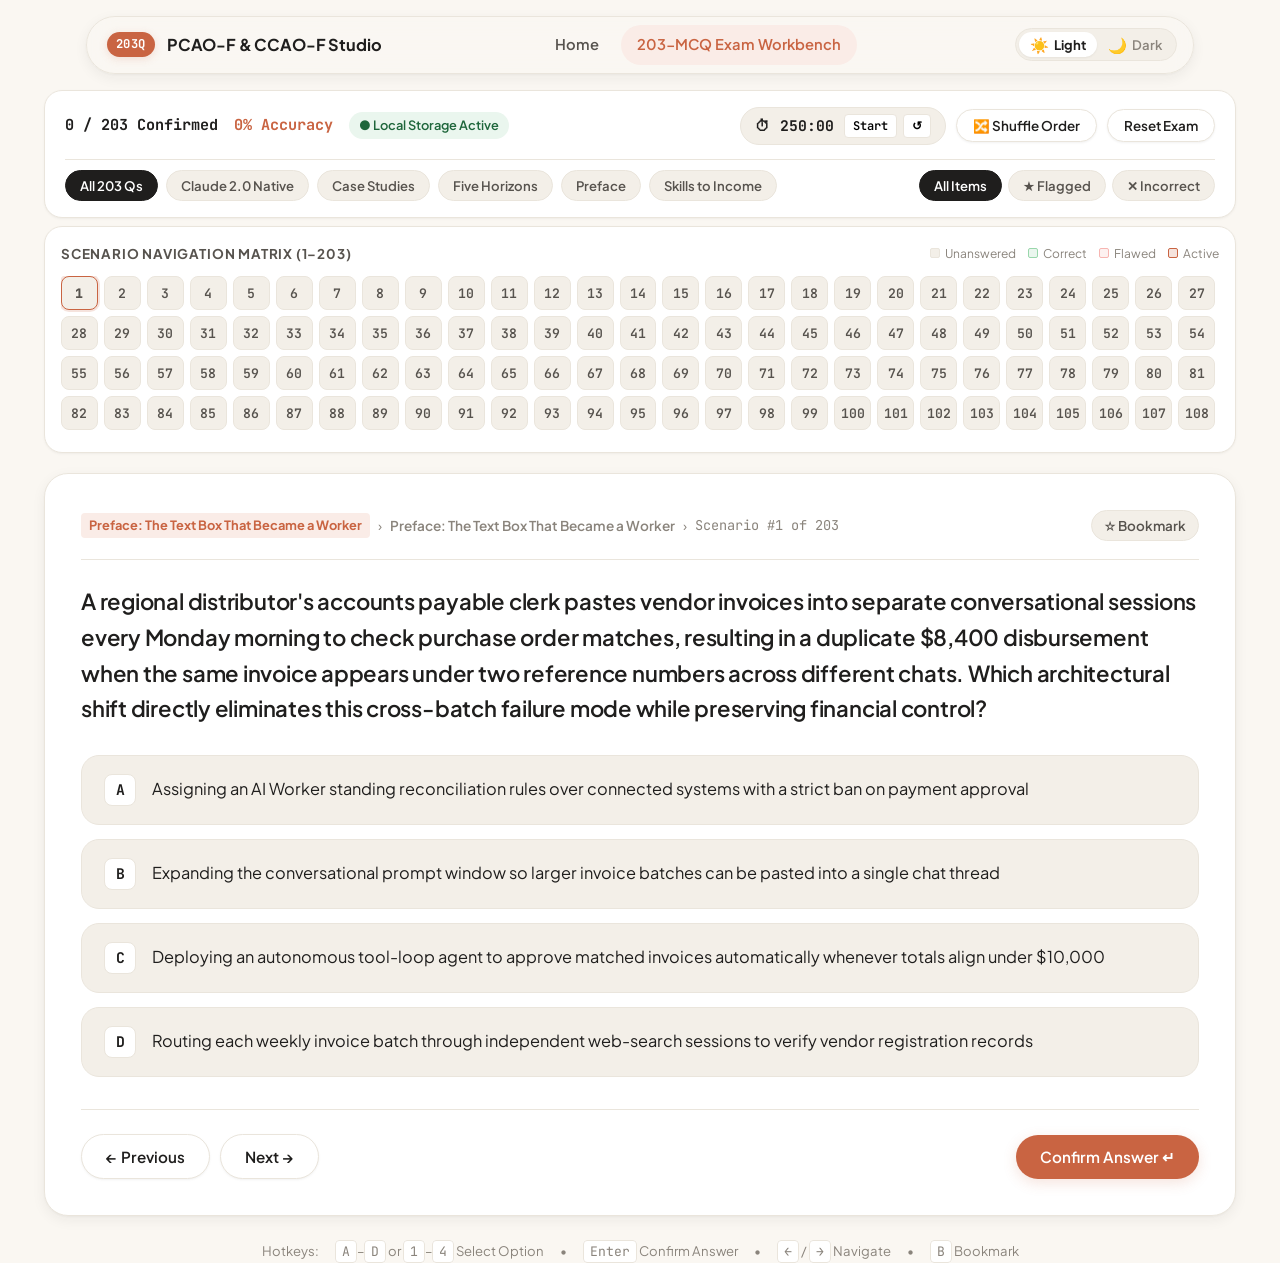
==== quiz.html @ 197ea334 "feat: complete 203-scenario zero-guess certification portal" ====
<!DOCTYPE html>
<html lang="en" data-theme="light">
<head>
  <meta charset="UTF-8" />
  <meta name="viewport" content="width=device-width, initial-scale=1.0" />
  <title>203-Scenario Workbench | PCAO-F V2 &amp; CCAO-F Studio</title>
  <link rel="stylesheet" href="styles.css" />
  <script defer src="questions.js"></script>
  <script defer src="app.js"></script>
</head>
<body>
  <!-- Canvas for milestone & correct-answer celebration effects -->
  <canvas id="celebration-canvas"></canvas>

  <!-- Floating Capsule Top Navigation Dock -->
  <header class="top-nav">
    <nav class="nav-capsule" aria-label="Main Navigation">
      <a class="nav-brand" href="index.html">
        <span class="brand-badge">203Q</span>
        <span>PCAO-F &amp; CCAO-F Studio</span>
      </a>

      <div class="nav-links">
        <a class="nav-link" href="index.html">Home</a>
        <a class="nav-link active" href="quiz.html">203-MCQ Exam Workbench</a>
      </div>

      <div class="nav-actions">
        <!-- Light / Dark Theme Switcher with Sun & Moon Icons -->
        <div class="theme-switch" role="group" aria-label="Theme Switcher">
          <button type="button" class="theme-switch-btn active" data-theme-btn="light" title="Switch to Light Theme">
            <span class="theme-icon" aria-hidden="true">☀️</span>
            <span>Light</span>
          </button>
          <button type="button" class="theme-switch-btn" data-theme-btn="dark" title="Switch to Dark Theme">
            <span class="theme-icon" aria-hidden="true">🌙</span>
            <span>Dark</span>
          </button>
        </div>
      </div>
    </nav>
  </header>

  <main class="container" id="quiz-workbench">
    <!-- Top Command Ribbon -->
    <section class="command-ribbon">
      <div class="command-ribbon-row">
        <div style="display:flex; flex-wrap:wrap; align-items:center; gap:16px;">
          <span class="mono" style="font-weight:700; font-size:0.95rem;" id="quiz-stat-confirmed">
            0 / 203 Confirmed
          </span>
          <span class="mono" style="font-weight:700; font-size:0.95rem; color:var(--accent-primary);" id="quiz-stat-accuracy">
            0% Accuracy
          </span>
          <span style="display:inline-flex; align-items:center; gap:6px; font-size:0.8rem; font-weight:600; color:var(--status-success-text); background:var(--status-success-bg); padding:3px 10px; border-radius:9999px;">
            ● Local Storage Active
          </span>
        </div>

        <div style="display:flex; flex-wrap:wrap; align-items:center; gap:10px;">
          <!-- 250-Minute Countdown Clock -->
          <div class="timer-capsule" title="250-minute official exam clock">
            <span>⏱</span>
            <span id="timer-display">250:00</span>
            <div class="timer-controls">
              <button type="button" class="timer-btn" id="timer-toggle">Start</button>
              <button type="button" class="timer-btn" id="timer-reset">↺</button>
            </div>
          </div>

          <button type="button" class="btn btn-outline btn-sm" id="shuffle-order-btn" title="Reshuffle question sequence">
            🔀 Shuffle Order
          </button>
          <button type="button" class="btn btn-outline btn-sm" id="open-reset-btn" title="Reset all progress">
            Reset Exam
          </button>
        </div>
      </div>

      <!-- Domain Chips + Status View Filters -->
      <div class="command-ribbon-row" style="padding-top:10px; border-top:1px solid var(--border-subtle);">
        <div class="filter-chips-bar" id="filter-chips-container">
          <!-- Rendered dynamically by app.js -->
        </div>

        <div style="display:flex; align-items:center; gap:6px;">
          <button type="button" class="filter-chip active" data-status-filter="all">All Items</button>
          <button type="button" class="filter-chip" data-status-filter="flagged">★ Flagged</button>
          <button type="button" class="filter-chip" data-status-filter="wrong">✕ Incorrect</button>
        </div>
      </div>
    </section>

    <!-- 203-Item Jump Navigator Matrix -->
    <section class="matrix-container">
      <div class="matrix-header">
        <span style="font-size:0.84rem; font-weight:700; text-transform:uppercase; letter-spacing:0.06em; color:var(--ink-secondary);">
          Scenario Navigation Matrix (1–203)
        </span>
        <div class="matrix-legend">
          <div class="matrix-legend-item">
            <span class="legend-swatch" style="background:var(--bg-subtle); border:1px solid var(--border-subtle);"></span>
            <span>Unanswered</span>
          </div>
          <div class="matrix-legend-item">
            <span class="legend-swatch" style="background:var(--status-success-bg); border:1px solid var(--status-success-border);"></span>
            <span>Correct</span>
          </div>
          <div class="matrix-legend-item">
            <span class="legend-swatch" style="background:var(--status-error-bg); border:1px solid var(--status-error-border);"></span>
            <span>Flawed</span>
          </div>
          <div class="matrix-legend-item">
            <span class="legend-swatch" style="background:var(--accent-glow); border:1px solid var(--accent-primary);"></span>
            <span>Active</span>
          </div>
        </div>
      </div>

      <div class="matrix-grid" id="matrix-grid">
        <!-- Rendered dynamically by app.js -->
      </div>
    </section>

    <!-- Main Question Workbench Arena Card -->
    <article class="question-workbench-card">
      <!-- Breadcrumb Bar -->
      <div class="question-meta-bar">
        <div class="question-breadcrumbs">
          <span class="breadcrumb-tag" id="breadcrumb-domain">Domain 1</span>
          <span>›</span>
          <span id="breadcrumb-section" style="font-weight:600;">The New Way of Working</span>
          <span>›</span>
          <span class="mono" id="breadcrumb-id" style="color:var(--ink-muted);">Scenario #1 of 230</span>
        </div>

        <button type="button" class="bookmark-toggle-btn" id="bookmark-btn" aria-label="Toggle Bookmark">
          ☆ Bookmark
        </button>
      </div>

      <!-- Question Stem -->
      <h2 class="question-stem" id="question-stem">
        Loading scenario question...
      </h2>

      <!-- Options List (A, B, C, D) -->
      <div class="options-list" id="options-list">
        <!-- Rendered dynamically by app.js -->
      </div>

      <!-- Action Buttons Bar -->
      <div class="workbench-actions-bar">
        <div class="nav-buttons-group">
          <button type="button" class="btn btn-outline" id="prev-btn">
            <span>← Previous</span>
          </button>
          <button type="button" class="btn btn-outline" id="next-btn">
            <span>Next →</span>
          </button>
        </div>

        <button type="button" class="btn btn-primary" id="confirm-btn">
          Confirm Answer ↵
        </button>
      </div>

      <!-- Verification Disclosure Drawer -->
      <section class="feedback-drawer" id="feedback-drawer" style="display:none;" aria-live="polite">
        <!-- Rendered dynamically upon confirming an answer -->
      </section>
    </article>

    <!-- Keyboard Hotkeys Reference Footer -->
    <div style="display:flex; flex-wrap:wrap; justify-content:center; gap:16px; margin-top:24px; font-size:0.82rem; color:var(--ink-muted);">
      <span>Hotkeys:</span>
      <span><kbd style="padding:2px 6px; border-radius:4px; background:var(--bg-card); border:1px solid var(--border-subtle); font-family:var(--font-mono);">A</kbd>–<kbd style="padding:2px 6px; border-radius:4px; background:var(--bg-card); border:1px solid var(--border-subtle); font-family:var(--font-mono);">D</kbd> or <kbd style="padding:2px 6px; border-radius:4px; background:var(--bg-card); border:1px solid var(--border-subtle); font-family:var(--font-mono);">1</kbd>–<kbd style="padding:2px 6px; border-radius:4px; background:var(--bg-card); border:1px solid var(--border-subtle); font-family:var(--font-mono);">4</kbd> Select Option</span>
      <span>•</span>
      <span><kbd style="padding:2px 6px; border-radius:4px; background:var(--bg-card); border:1px solid var(--border-subtle); font-family:var(--font-mono);">Enter</kbd> Confirm Answer</span>
      <span>•</span>
      <span><kbd style="padding:2px 6px; border-radius:4px; background:var(--bg-card); border:1px solid var(--border-subtle); font-family:var(--font-mono);">←</kbd> / <kbd style="padding:2px 6px; border-radius:4px; background:var(--bg-card); border:1px solid var(--border-subtle); font-family:var(--font-mono);">→</kbd> Navigate</span>
      <span>•</span>
      <span><kbd style="padding:2px 6px; border-radius:4px; background:var(--bg-card); border:1px solid var(--border-subtle); font-family:var(--font-mono);">B</kbd> Bookmark</span>
    </div>
  </main>

  <!-- Reset Progress Confirmation Modal -->
  <div class="modal-overlay" id="reset-modal">
    <div class="modal-card">
      <h3 style="font-size:1.25rem; font-weight:700; margin-bottom:10px;">Reset Exam Progress?</h3>
      <p style="font-size:0.92rem; color:var(--ink-secondary); line-height:1.6;">
        This will permanently clear all 230 recorded selections, answer confirmations, bookmarks, and reset your timer back to 250 minutes. This action cannot be undone.
      </p>
      <div class="modal-actions">
        <button type="button" class="btn btn-outline btn-sm" id="cancel-reset-btn">Cancel</button>
        <button type="button" class="btn btn-primary btn-sm" id="confirm-reset-btn" style="background:var(--status-error-text);">
          Yes, Reset Everything
        </button>
      </div>
    </div>
  </div>
</body>
</html>
---- styles.css ----
/* ==========================================================================
   ANTHROPIC EDITORIAL DESIGN SYSTEM
   Theme: Warm Porcelain Creme (Light) & Obsidian Titanium (Dark)
   ========================================================================== */

@import url('https://fonts.googleapis.com/css2?family=Plus+Jakarta+Sans:wght@400;500;600;700;800&family=JetBrains+Mono:wght@400;500;600;700&family=Newsreader:ital,opsz,wght@0,6..72,400;0,6..72,600;1,6..72,400&display=swap');

/* --- CSS Variables & Palettes --- */
:root {
  /* Light Theme (Warm Porcelain Creme) */
  --bg-page: #FAF7F2;
  --bg-card: #FFFFFF;
  --bg-card-hover: #FDFBF8;
  --bg-subtle: #F3EFE8;
  --bg-sunken: #EDE8DF;
  --bg-glass: rgba(250, 247, 242, 0.85);

  --border-subtle: #EAE5DC;
  --border-strong: #D9D2C6;
  --border-focus: #C96442;

  --ink-primary: #1F1E1D;
  --ink-secondary: #57534E;
  --ink-muted: #8A847C;
  --ink-faint: #B5AFA7;

  /* Terracotta / Anthropic Accent */
  --accent-primary: #C96442;
  --accent-hover: #B35334;
  --accent-subtle: #FAECE7;
  --accent-glow: rgba(201, 100, 66, 0.18);

  /* Functional Status */
  --status-success-bg: #EAF6EE;
  --status-success-border: #99D7AB;
  --status-success-text: #1E663B;
  
  --status-error-bg: #FDF1F0;
  --status-error-border: #F7B5B1;
  --status-error-text: #A8241D;

  --status-warn-bg: #FEF7EC;
  --status-warn-border: #FBD38D;
  --status-warn-text: #975A16;

  --status-info-bg: #EEF4FA;
  --status-info-border: #BFD7EA;
  --status-info-text: #2B6CB0;

  /* Shadows */
  --shadow-sm: 0 1px 3px rgba(31, 30, 29, 0.04), 0 1px 2px rgba(31, 30, 29, 0.02);
  --shadow-md: 0 4px 14px rgba(31, 30, 29, 0.06), 0 1px 3px rgba(31, 30, 29, 0.04);
  --shadow-lg: 0 14px 34px rgba(31, 30, 29, 0.08), 0 4px 10px rgba(31, 30, 29, 0.04);
  --shadow-elevated: 0 20px 48px -8px rgba(31, 30, 29, 0.14);

  --radius-sm: 8px;
  --radius-md: 12px;
  --radius-lg: 18px;
  --radius-xl: 24px;
  --radius-full: 9999px;

  --font-sans: 'Plus Jakarta Sans', -apple-system, BlinkMacSystemFont, 'Segoe UI', Roboto, sans-serif;
  --font-serif: 'Newsreader', Georgia, serif;
  --font-mono: 'JetBrains Mono', 'IBM Plex Mono', monospace;

  --trans-fast: 0.15s ease;
  --trans-spring: 0.35s cubic-bezier(0.16, 1, 0.3, 1);
  --trans-bounce: 0.5s cubic-bezier(0.34, 1.56, 0.64, 1);
}

/* Dark Theme (Warm Obsidian Titanium) */
[data-theme="dark"] {
  --bg-page: #0E0F12;
  --bg-card: #15171C;
  --bg-card-hover: #1C1E25;
  --bg-subtle: #1F222A;
  --bg-sunken: #101216;
  --bg-glass: rgba(14, 15, 18, 0.85);

  --border-subtle: #252832;
  --border-strong: #363B48;
  --border-focus: #E07A5F;

  --ink-primary: #F4F4F6;
  --ink-secondary: #A6A9B4;
  --ink-muted: #6F7380;
  --ink-faint: #444754;

  --accent-primary: #E07A5F;
  --accent-hover: #F28C72;
  --accent-subtle: rgba(224, 122, 95, 0.14);
  --accent-glow: rgba(224, 122, 95, 0.28);

  --status-success-bg: rgba(46, 160, 89, 0.14);
  --status-success-border: rgba(46, 160, 89, 0.35);
  --status-success-text: #4ADE80;

  --status-error-bg: rgba(239, 68, 68, 0.14);
  --status-error-border: rgba(239, 68, 68, 0.35);
  --status-error-text: #F87171;

  --status-warn-bg: rgba(245, 158, 11, 0.14);
  --status-warn-border: rgba(245, 158, 11, 0.35);
  --status-warn-text: #FBBF24;

  --status-info-bg: rgba(59, 130, 246, 0.14);
  --status-info-border: rgba(59, 130, 246, 0.35);
  --status-info-text: #60A5FA;

  --shadow-sm: 0 1px 3px rgba(0, 0, 0, 0.3);
  --shadow-md: 0 4px 16px rgba(0, 0, 0, 0.45);
  --shadow-lg: 0 14px 36px rgba(0, 0, 0, 0.6);
  --shadow-elevated: 0 24px 52px -10px rgba(0, 0, 0, 0.8);
}

/* --- Global Reset & Base Styles --- */
*, *::before, *::after {
  box-sizing: border-box;
  margin: 0;
  padding: 0;
}

html {
  font-size: 16px;
  scroll-behavior: smooth;
  -webkit-font-smoothing: antialiased;
  -moz-osx-font-smoothing: grayscale;
}

body {
  font-family: var(--font-sans);
  background-color: var(--bg-page);
  color: var(--ink-primary);
  line-height: 1.6;
  min-height: 100vh;
  position: relative;
  overflow-x: hidden;
  transition: background-color 0.35s ease, color 0.35s ease;
}

/* Subtle editorial ambient background mesh */
body::before {
  content: "";
  position: fixed;
  top: 0;
  left: 0;
  right: 0;
  bottom: 0;
  background-radial-gradient: radial-gradient(circle at 18% 12%, var(--accent-subtle) 0%, transparent 45%),
                              radial-gradient(circle at 82% 85%, var(--accent-glow) 0%, transparent 40%);
  pointer-events: none;
  z-index: -1;
  opacity: 0.6;
}

a {
  color: inherit;
  text-decoration: none;
}

button {
  font-family: inherit;
  border: none;
  background: none;
  cursor: pointer;
}

img, svg {
  display: block;
  max-width: 100%;
}

.mono {
  font-family: var(--font-mono);
}

.serif {
  font-family: var(--font-serif);
}

/* --- Container Wrappers --- */
.container {
  width: 100%;
  max-width: 1240px;
  margin: 0 auto;
  padding: 0 24px;
}

/* --- Floating Capsule Navigation Dock --- */
.top-nav {
  position: sticky;
  top: 16px;
  z-index: 100;
  margin: 0 auto 32px;
  max-width: 1140px;
  padding: 0 16px;
}

.nav-capsule {
  display: flex;
  align-items: center;
  justify-content: space-between;
  background: var(--bg-glass);
  backdrop-filter: blur(14px);
  -webkit-backdrop-filter: blur(14px);
  border: 1px solid var(--border-subtle);
  border-radius: var(--radius-full);
  padding: 8px 16px 8px 20px;
  box-shadow: var(--shadow-md);
  transition: all var(--trans-spring);
}

.nav-brand {
  display: flex;
  align-items: center;
  gap: 12px;
  font-weight: 700;
  font-size: 1.02rem;
  letter-spacing: -0.01em;
}

.brand-badge {
  display: inline-flex;
  align-items: center;
  justify-content: center;
  padding: 3px 9px;
  background: var(--accent-primary);
  color: #FFFFFF;
  border-radius: var(--radius-full);
  font-family: var(--font-mono);
  font-size: 0.76rem;
  font-weight: 700;
  letter-spacing: 0.04em;
  box-shadow: 0 2px 8px var(--accent-glow);
}

.nav-links {
  display: flex;
  align-items: center;
  gap: 6px;
}

.nav-link {
  padding: 8px 16px;
  border-radius: var(--radius-full);
  font-size: 0.92rem;
  font-weight: 600;
  color: var(--ink-secondary);
  transition: all var(--trans-fast);
}

.nav-link:hover {
  color: var(--ink-primary);
  background: var(--bg-subtle);
}

.nav-link.active {
  color: var(--accent-primary);
  background: var(--accent-subtle);
}

.nav-actions {
  display: flex;
  align-items: center;
  gap: 10px;
}

/* Theme Toggle Pill Switch */
.theme-switch {
  display: flex;
  align-items: center;
  background: var(--bg-subtle);
  border: 1px solid var(--border-subtle);
  border-radius: var(--radius-full);
  padding: 3px;
  cursor: pointer;
  transition: all var(--trans-fast);
}

.theme-switch:hover {
  border-color: var(--border-strong);
}

.theme-switch-btn {
  display: inline-flex;
  align-items: center;
  gap: 5px;
  padding: 5px 11px;
  border-radius: var(--radius-full);
  font-size: 0.82rem;
  font-weight: 600;
  color: var(--ink-muted);
  transition: all var(--trans-spring);
  line-height: 1;
}

.theme-switch-btn:hover {
  color: var(--ink-primary);
}

.theme-switch-btn.active {
  background: var(--bg-card);
  color: var(--ink-primary);
  font-weight: 700;
  box-shadow: var(--shadow-sm);
}

.theme-icon {
  font-size: 0.95rem;
  display: inline-block;
  line-height: 1;
}

/* Mobile Nav Toggle */
.mobile-nav-toggle {
  display: none;
  font-size: 1.25rem;
  padding: 6px 10px;
  color: var(--ink-primary);
}

/* --- Hero Section --- */
.hero {
  padding: 48px 0 32px;
  text-align: center;
  position: relative;
}

.hero-pill {
  display: inline-flex;
  align-items: center;
  gap: 8px;
  padding: 6px 14px;
  background: var(--bg-card);
  border: 1px solid var(--border-subtle);
  border-radius: var(--radius-full);
  font-size: 0.82rem;
  font-weight: 600;
  color: var(--ink-secondary);
  margin-bottom: 24px;
  box-shadow: var(--shadow-sm);
  animation: fadeInDown 0.6s var(--trans-spring);
}

.hero-pill-dot {
  width: 8px;
  height: 8px;
  border-radius: 50%;
  background: var(--accent-primary);
  animation: pulse 2s infinite;
}

.hero-title {
  font-size: clamp(2.2rem, 5.2vw, 3.8rem);
  font-weight: 800;
  letter-spacing: -0.03em;
  line-height: 1.15;
  margin-bottom: 20px;
  color: var(--ink-primary);
  max-width: 920px;
  margin-left: auto;
  margin-right: auto;
  animation: fadeInUp 0.7s var(--trans-spring);
}

.hero-title .accent-span {
  color: var(--accent-primary);
  position: relative;
  display: inline-block;
}

.hero-title .accent-span::after {
  content: "";
  position: absolute;
  bottom: 4px;
  left: 0;
  right: 0;
  height: 6px;
  background: var(--accent-subtle);
  z-index: -1;
  border-radius: 4px;
}

.hero-sub {
  font-size: clamp(1.05rem, 2vw, 1.22rem);
  color: var(--ink-secondary);
  max-width: 760px;
  margin: 0 auto 32px;
  font-weight: 400;
  line-height: 1.68;
  animation: fadeInUp 0.8s var(--trans-spring);
}

.hero-actions {
  display: flex;
  flex-wrap: wrap;
  align-items: center;
  justify-content: center;
  gap: 14px;
  margin-bottom: 48px;
  animation: fadeInUp 0.9s var(--trans-spring);
}

/* Button Component Standards */
.btn {
  display: inline-flex;
  align-items: center;
  justify-content: center;
  gap: 8px;
  font-weight: 600;
  border-radius: var(--radius-full);
  transition: all var(--trans-spring);
  font-size: 0.95rem;
  padding: 12px 24px;
  white-space: nowrap;
}

.btn-primary {
  background: var(--accent-primary);
  color: #FFFFFF;
  box-shadow: 0 4px 14px var(--accent-glow);
}

.btn-primary:hover {
  background: var(--accent-hover);
  transform: translateY(-2px);
  box-shadow: 0 6px 20px var(--accent-glow);
}

.btn-primary:active {
  transform: translateY(0);
}

.btn-outline {
  background: var(--bg-card);
  color: var(--ink-primary);
  border: 1px solid var(--border-subtle);
  box-shadow: var(--shadow-sm);
}

.btn-outline:hover {
  background: var(--bg-card-hover);
  border-color: var(--border-strong);
  transform: translateY(-2px);
  box-shadow: var(--shadow-md);
}

.btn-sm {
  padding: 7px 16px;
  font-size: 0.84rem;
}

/* --- Live Examination Metrics Ribbon --- */
.metrics-panel {
  background: var(--bg-card);
  border: 1px solid var(--border-subtle);
  border-radius: var(--radius-xl);
  padding: 24px 32px;
  box-shadow: var(--shadow-md);
  margin-bottom: 56px;
  display: grid;
  grid-template-columns: auto 1fr 1fr 1fr 1fr;
  align-items: center;
  gap: 28px;
  animation: fadeInUp 1s var(--trans-spring);
}

.metrics-ring-col {
  display: flex;
  align-items: center;
  gap: 16px;
  padding-right: 20px;
  border-right: 1px solid var(--border-subtle);
}

.metrics-ring-svg {
  width: 60px;
  height: 60px;
  transform: rotate(-90deg);
}

.metrics-ring-bg {
  fill: none;
  stroke: var(--bg-subtle);
  stroke-width: 6;
}

.metrics-ring-fg {
  fill: none;
  stroke: var(--accent-primary);
  stroke-width: 6;
  stroke-linecap: round;
  transition: stroke-dashoffset 0.8s ease;
}

.metric-cell {
  display: flex;
  flex-direction: column;
}

.metric-val {
  font-size: 1.6rem;
  font-weight: 700;
  font-family: var(--font-mono);
  letter-spacing: -0.02em;
  color: var(--ink-primary);
}

.metric-label {
  font-size: 0.82rem;
  font-weight: 500;
  color: var(--ink-muted);
  text-transform: uppercase;
  letter-spacing: 0.05em;
  margin-top: 2px;
}

/* --- Section Heading Block --- */
.section-header {
  margin-bottom: 28px;
  display: flex;
  flex-wrap: wrap;
  align-items: flex-end;
  justify-content: space-between;
  gap: 16px;
}

.section-tag {
  display: inline-block;
  font-size: 0.78rem;
  font-weight: 700;
  text-transform: uppercase;
  letter-spacing: 0.08em;
  color: var(--accent-primary);
  margin-bottom: 6px;
}

.section-title {
  font-size: clamp(1.4rem, 2.8vw, 1.85rem);
  font-weight: 800;
  letter-spacing: -0.02em;
}

.section-desc {
  font-size: 0.95rem;
  color: var(--ink-secondary);
  max-width: 680px;
}

/* --- Domain Cards Grid (4 Major Domains) --- */
.domain-grid {
  display: grid;
  grid-template-columns: repeat(auto-fit, minmax(280px, 1fr));
  gap: 20px;
  margin-bottom: 56px;
}

.domain-card {
  background: var(--bg-card);
  border: 1px solid var(--border-subtle);
  border-radius: var(--radius-lg);
  padding: 24px;
  box-shadow: var(--shadow-sm);
  display: flex;
  flex-direction: column;
  justify-content: space-between;
  gap: 20px;
  position: relative;
  overflow: hidden;
  transition: all var(--trans-spring);
}

.domain-card:hover {
  transform: translateY(-4px);
  border-color: var(--border-strong);
  box-shadow: var(--shadow-lg);
}

.domain-card-top {
  display: flex;
  justify-content: space-between;
  align-items: center;
}

.domain-badge {
  display: inline-flex;
  align-items: center;
  gap: 6px;
  font-size: 0.8rem;
  font-weight: 700;
  padding: 4px 10px;
  border-radius: var(--radius-full);
  background: var(--bg-subtle);
  color: var(--ink-secondary);
}

.domain-progress-stat {
  font-family: var(--font-mono);
  font-size: 0.8rem;
  font-weight: 600;
  color: var(--ink-muted);
}

.domain-title {
  font-size: 1.25rem;
  font-weight: 700;
  margin: 12px 0 8px;
  line-height: 1.3;
}

.domain-desc {
  font-size: 0.9rem;
  color: var(--ink-secondary);
  line-height: 1.6;
}

.domain-topics {
  display: flex;
  flex-wrap: wrap;
  gap: 6px;
  margin-top: 14px;
}

.topic-tag {
  font-size: 0.74rem;
  padding: 3px 8px;
  border-radius: var(--radius-sm);
  background: var(--bg-subtle);
  color: var(--ink-secondary);
  font-family: var(--font-mono);
}

.domain-bar {
  height: 6px;
  width: 100%;
  background: var(--bg-subtle);
  border-radius: var(--radius-full);
  overflow: hidden;
  margin-top: 8px;
}

.domain-bar-fill {
  height: 100%;
  background: var(--accent-primary);
  border-radius: var(--radius-full);
  transition: width 0.6s ease;
}

/* --- Section Directory (12 Sub-Section Cards) --- */
.section-directory-grid {
  display: grid;
  grid-template-columns: repeat(auto-fill, minmax(270px, 1fr));
  gap: 16px;
  margin-bottom: 64px;
}

.chapter-tile {
  background: var(--bg-card);
  border: 1px solid var(--border-subtle);
  border-radius: var(--radius-md);
  padding: 18px 20px;
  box-shadow: var(--shadow-sm);
  display: flex;
  flex-direction: column;
  justify-content: space-between;
  gap: 12px;
  transition: all var(--trans-spring);
  text-decoration: none;
  color: inherit;
  position: relative;
}

.chapter-tile:hover {
  transform: translateY(-3px);
  border-color: var(--accent-primary);
  box-shadow: var(--shadow-md);
}

.chapter-tile-header {
  display: flex;
  justify-content: space-between;
  align-items: center;
}

.chapter-num {
  font-family: var(--font-mono);
  font-size: 0.76rem;
  font-weight: 700;
  color: var(--accent-primary);
  background: var(--accent-subtle);
  padding: 2px 7px;
  border-radius: 4px;
}

.chapter-count {
  font-family: var(--font-mono);
  font-size: 0.76rem;
  color: var(--ink-muted);
}

.chapter-name {
  font-size: 1.02rem;
  font-weight: 700;
  line-height: 1.35;
  color: var(--ink-primary);
}

.chapter-tile-cta {
  font-size: 0.82rem;
  font-weight: 600;
  color: var(--accent-primary);
  display: flex;
  align-items: center;
  gap: 4px;
}

/* --- Interactive Teaser Card --- */
.teaser-section {
  margin-bottom: 64px;
}

.teaser-card {
  background: var(--bg-card);
  border: 1px solid var(--border-subtle);
  border-radius: var(--radius-xl);
  padding: 32px;
  box-shadow: var(--shadow-md);
  position: relative;
}

.teaser-question-stem {
  font-size: 1.05rem;
  font-weight: 500;
  line-height: 1.68;
  margin: 14px 0 20px;
  color: var(--ink-primary);
}

.teaser-options {
  display: grid;
  grid-template-columns: repeat(auto-fit, minmax(280px, 1fr));
  gap: 12px;
  margin-bottom: 16px;
}

.teaser-opt-btn {
  text-align: left;
  padding: 14px 18px;
  border: 1px solid var(--border-subtle);
  border-radius: var(--radius-md);
  background: var(--bg-subtle);
  color: var(--ink-primary);
  font-size: 0.92rem;
  font-weight: 500;
  line-height: 1.5;
  display: flex;
  align-items: flex-start;
  gap: 12px;
  transition: all var(--trans-fast);
}

.teaser-opt-btn:hover {
  background: var(--bg-card-hover);
  border-color: var(--border-strong);
  transform: translateY(-1px);
}

.teaser-opt-key {
  display: inline-flex;
  align-items: center;
  justify-content: center;
  width: 24px;
  height: 24px;
  border-radius: 6px;
  background: var(--bg-card);
  border: 1px solid var(--border-subtle);
  font-family: var(--font-mono);
  font-size: 0.78rem;
  font-weight: 700;
  flex-shrink: 0;
  margin-top: 1px;
}

.teaser-feedback-box {
  margin-top: 16px;
  padding: 16px 20px;
  border-radius: var(--radius-md);
  font-size: 0.92rem;
  display: none;
  animation: fadeIn 0.3s ease;
}

/* ==========================================================================
   QUIZ WORKBENCH / ARENA INTERFACE
   ========================================================================== */

.workbench-layout {
  display: grid;
  grid-template-columns: 1fr;
  gap: 24px;
  padding-bottom: 80px;
}

/* Command Control Ribbon */
.command-ribbon {
  background: var(--bg-card);
  border: 1px solid var(--border-subtle);
  border-radius: var(--radius-lg);
  padding: 16px 20px;
  box-shadow: var(--shadow-sm);
  display: flex;
  flex-direction: column;
  gap: 14px;
  margin-bottom: 8px;
}

.command-ribbon-row {
  display: flex;
  flex-wrap: wrap;
  align-items: center;
  justify-content: space-between;
  gap: 12px;
}

.timer-capsule {
  display: flex;
  align-items: center;
  gap: 10px;
  background: var(--bg-subtle);
  border: 1px solid var(--border-subtle);
  padding: 6px 14px;
  border-radius: var(--radius-full);
  font-family: var(--font-mono);
  font-size: 0.92rem;
  font-weight: 700;
}

.timer-controls {
  display: flex;
  align-items: center;
  gap: 6px;
}

.timer-btn {
  padding: 3px 8px;
  border-radius: 4px;
  font-size: 0.75rem;
  font-weight: 600;
  background: var(--bg-card);
  border: 1px solid var(--border-subtle);
}

.timer-btn:hover {
  border-color: var(--border-strong);
}

/* Filter Chips Bar */
.filter-chips-bar {
  display: flex;
  flex-wrap: wrap;
  align-items: center;
  gap: 8px;
}

.filter-chip {
  padding: 6px 14px;
  border-radius: var(--radius-full);
  font-size: 0.82rem;
  font-weight: 600;
  background: var(--bg-subtle);
  border: 1px solid var(--border-subtle);
  color: var(--ink-secondary);
  transition: all var(--trans-fast);
}

.filter-chip:hover {
  background: var(--bg-card-hover);
  color: var(--ink-primary);
}

.filter-chip.active {
  background: var(--ink-primary);
  color: var(--bg-card);
  border-color: var(--ink-primary);
}

/* 230-Item Jump Navigator Matrix */
.matrix-container {
  background: var(--bg-card);
  border: 1px solid var(--border-subtle);
  border-radius: var(--radius-lg);
  padding: 16px;
  box-shadow: var(--shadow-sm);
  margin-bottom: 20px;
}

.matrix-header {
  display: flex;
  justify-content: space-between;
  align-items: center;
  margin-bottom: 12px;
}

.matrix-legend {
  display: flex;
  flex-wrap: wrap;
  gap: 12px;
  font-size: 0.75rem;
  color: var(--ink-muted);
}

.matrix-legend-item {
  display: flex;
  align-items: center;
  gap: 5px;
}

.legend-swatch {
  width: 10px;
  height: 10px;
  border-radius: 2px;
}

.matrix-grid {
  display: grid;
  grid-template-columns: repeat(auto-fill, minmax(36px, 1fr));
  gap: 6px;
  max-height: 160px;
  overflow-y: auto;
  padding-right: 4px;
}

.matrix-btn {
  height: 34px;
  border-radius: var(--radius-sm);
  border: 1px solid var(--border-subtle);
  background: var(--bg-subtle);
  color: var(--ink-secondary);
  font-family: var(--font-mono);
  font-size: 0.82rem;
  font-weight: 600;
  display: flex;
  align-items: center;
  justify-content: center;
  transition: all var(--trans-fast);
  position: relative;
}

.matrix-btn:hover {
  background: var(--bg-card-hover);
  border-color: var(--border-strong);
  color: var(--ink-primary);
  transform: scale(1.05);
}

.matrix-btn.active {
  border-color: var(--accent-primary);
  box-shadow: 0 0 0 2px var(--accent-glow);
  font-weight: 800;
}

.matrix-btn.answered-correct {
  background: var(--status-success-bg);
  color: var(--status-success-text);
  border-color: var(--status-success-border);
}

.matrix-btn.answered-incorrect {
  background: var(--status-error-bg);
  color: var(--status-error-text);
  border-color: var(--status-error-border);
}

.matrix-btn.bookmarked::after {
  content: "★";
  position: absolute;
  top: 1px;
  right: 2px;
  font-size: 8px;
  color: var(--accent-primary);
}

/* Question Workbench Main Card */
.question-workbench-card {
  background: var(--bg-card);
  border: 1px solid var(--border-subtle);
  border-radius: var(--radius-xl);
  padding: 36px;
  box-shadow: var(--shadow-md);
  position: relative;
  transition: all var(--trans-spring);
}

.question-meta-bar {
  display: flex;
  flex-wrap: wrap;
  align-items: center;
  justify-content: space-between;
  gap: 12px;
  padding-bottom: 18px;
  border-bottom: 1px solid var(--border-subtle);
  margin-bottom: 24px;
}

.question-breadcrumbs {
  display: flex;
  flex-wrap: wrap;
  align-items: center;
  gap: 8px;
  font-size: 0.85rem;
  color: var(--ink-muted);
}

.breadcrumb-tag {
  font-weight: 700;
  color: var(--accent-primary);
  background: var(--accent-subtle);
  padding: 2px 8px;
  border-radius: 4px;
  font-size: 0.8rem;
}

.bookmark-toggle-btn {
  display: flex;
  align-items: center;
  gap: 6px;
  padding: 6px 12px;
  border-radius: var(--radius-full);
  background: var(--bg-subtle);
  border: 1px solid var(--border-subtle);
  font-size: 0.84rem;
  font-weight: 600;
  color: var(--ink-secondary);
  transition: all var(--trans-fast);
}

.bookmark-toggle-btn.bookmarked {
  background: #FFF7ED;
  color: #C2410C;
  border-color: #FDBA74;
}

/* Question Stem Typography */
.question-stem {
  font-size: clamp(1.15rem, 2.2vw, 1.38rem);
  font-weight: 600;
  line-height: 1.62;
  color: var(--ink-primary);
  margin-bottom: 28px;
  letter-spacing: -0.01em;
}

/* Options Grid */
.options-list {
  display: flex;
  flex-direction: column;
  gap: 14px;
  margin-bottom: 32px;
}

.option-item {
  display: flex;
  align-items: flex-start;
  gap: 16px;
  padding: 18px 22px;
  border: 1.5px solid var(--border-subtle);
  border-radius: var(--radius-lg);
  background: var(--bg-subtle);
  color: var(--ink-primary);
  font-size: 1.02rem;
  line-height: 1.6;
  text-align: left;
  cursor: pointer;
  transition: all var(--trans-spring);
  position: relative;
  user-select: none;
}

.option-item:hover {
  background: var(--bg-card-hover);
  border-color: var(--border-strong);
  transform: translateY(-2px);
  box-shadow: var(--shadow-sm);
}

.option-badge {
  display: inline-flex;
  align-items: center;
  justify-content: center;
  width: 32px;
  height: 32px;
  border-radius: var(--radius-sm);
  background: var(--bg-card);
  border: 1.5px solid var(--border-subtle);
  font-family: var(--font-mono);
  font-size: 0.92rem;
  font-weight: 700;
  flex-shrink: 0;
  transition: all var(--trans-spring);
}

.option-text {
  flex-grow: 1;
  padding-top: 2px;
}

/* Selected state */
.option-item.selected {
  background: var(--bg-card);
  border-color: var(--accent-primary);
  box-shadow: 0 0 0 2px var(--accent-glow), var(--shadow-sm);
}

.option-item.selected .option-badge {
  background: var(--accent-primary);
  color: #FFFFFF;
  border-color: var(--accent-primary);
}

/* Confirmed Correct/Incorrect states */
.option-item.correct-revealed {
  background: var(--status-success-bg);
  border-color: var(--status-success-border);
  color: var(--status-success-text);
  font-weight: 600;
}

.option-item.correct-revealed .option-badge {
  background: var(--status-success-border);
  color: var(--status-success-text);
  border-color: var(--status-success-border);
}

.option-item.incorrect-revealed {
  background: var(--status-error-bg);
  border-color: var(--status-error-border);
  color: var(--status-error-text);
  opacity: 0.85;
}

.option-item.incorrect-revealed .option-badge {
  background: var(--status-error-border);
  color: var(--status-error-text);
  border-color: var(--status-error-border);
}

/* Action Controls Bar */
.workbench-actions-bar {
  display: flex;
  flex-wrap: wrap;
  align-items: center;
  justify-content: space-between;
  gap: 16px;
  padding-top: 24px;
  border-top: 1px solid var(--border-subtle);
}

.nav-buttons-group {
  display: flex;
  align-items: center;
  gap: 10px;
}

/* Feedback Drawer / Verification Disclosure */
.feedback-drawer {
  margin-top: 32px;
  border-radius: var(--radius-lg);
  border: 1px solid var(--border-subtle);
  background: var(--bg-card);
  box-shadow: var(--shadow-md);
  overflow: hidden;
  animation: slideDown 0.4s var(--trans-spring);
}

.feedback-header {
  padding: 18px 24px;
  display: flex;
  align-items: center;
  justify-content: space-between;
  gap: 12px;
  font-weight: 700;
  font-size: 1.05rem;
}

.feedback-header.is-correct {
  background: var(--status-success-bg);
  color: var(--status-success-text);
  border-bottom: 1px solid var(--status-success-border);
}

.feedback-header.is-incorrect {
  background: var(--status-error-bg);
  color: var(--status-error-text);
  border-bottom: 1px solid var(--status-error-border);
}

.feedback-body {
  padding: 24px;
  display: flex;
  flex-direction: column;
  gap: 20px;
}

/* Auditable Reference Bento Box */
.audit-reference-card {
  background: var(--bg-subtle);
  border: 1px solid var(--border-subtle);
  border-radius: var(--radius-md);
  padding: 18px;
}

.audit-reference-title {
  font-size: 0.82rem;
  font-weight: 700;
  text-transform: uppercase;
  letter-spacing: 0.06em;
  color: var(--accent-primary);
  margin-bottom: 10px;
  display: flex;
  align-items: center;
  gap: 6px;
}

.audit-meta-grid {
  display: grid;
  grid-template-columns: repeat(auto-fit, minmax(180px, 1fr));
  gap: 10px;
}

.audit-meta-cell {
  display: flex;
  flex-direction: column;
}

.audit-meta-k {
  font-size: 0.76rem;
  color: var(--ink-muted);
  text-transform: uppercase;
  font-weight: 600;
}

.audit-meta-v {
  font-size: 0.9rem;
  font-weight: 600;
  color: var(--ink-primary);
  word-break: break-word;
}

/* Distractor Dissection Section */
.dissection-block {
  margin-top: 10px;
}

.dissection-heading {
  font-size: 0.95rem;
  font-weight: 700;
  margin-bottom: 12px;
  color: var(--ink-primary);
}

.dissection-list {
  display: flex;
  flex-direction: column;
  gap: 10px;
}

.dissection-item {
  padding: 12px 16px;
  border-radius: var(--radius-md);
  background: var(--bg-subtle);
  font-size: 0.92rem;
  line-height: 1.55;
  border-left: 3px solid var(--border-strong);
}

.dissection-item strong {
  font-family: var(--font-mono);
  color: var(--ink-primary);
  margin-right: 6px;
}

/* Toast Notifications */
.toast-container {
  position: fixed;
  bottom: 24px;
  right: 24px;
  z-index: 1000;
  display: flex;
  flex-direction: column;
  gap: 8px;
  pointer-events: none;
}

.toast {
  padding: 12px 20px;
  border-radius: var(--radius-full);
  background: var(--ink-primary);
  color: var(--bg-card);
  font-size: 0.9rem;
  font-weight: 600;
  box-shadow: var(--shadow-lg);
  animation: toastIn 0.35s var(--trans-spring), toastOut 0.35s ease 2.7s forwards;
  pointer-events: auto;
}

/* Confetti Celebration Canvas */
#celebration-canvas {
  position: fixed;
  top: 0;
  left: 0;
  width: 100vw;
  height: 100vh;
  pointer-events: none;
  z-index: 999;
}

/* Modal Window */
.modal-overlay {
  position: fixed;
  top: 0;
  left: 0;
  right: 0;
  bottom: 0;
  background: rgba(0, 0, 0, 0.6);
  backdrop-filter: blur(6px);
  display: none;
  align-items: center;
  justify-content: center;
  z-index: 500;
  padding: 20px;
  animation: fadeIn 0.2s ease;
}

.modal-card {
  background: var(--bg-card);
  border: 1px solid var(--border-subtle);
  border-radius: var(--radius-xl);
  padding: 32px;
  max-width: 460px;
  width: 100%;
  box-shadow: var(--shadow-elevated);
  animation: scaleUp 0.3s var(--trans-spring);
}

.modal-actions {
  display: flex;
  justify-content: flex-end;
  gap: 12px;
  margin-top: 24px;
}

/* Keyframe Animations */
@keyframes fadeIn {
  from { opacity: 0; }
  to { opacity: 1; }
}

@keyframes fadeInDown {
  from { opacity: 0; transform: translateY(-16px); }
  to { opacity: 1; transform: translateY(0); }
}

@keyframes fadeInUp {
  from { opacity: 0; transform: translateY(20px); }
  to { opacity: 1; transform: translateY(0); }
}

@keyframes slideDown {
  from { opacity: 0; transform: translateY(-12px); }
  to { opacity: 1; transform: translateY(0); }
}

@keyframes scaleUp {
  from { opacity: 0; transform: scale(0.92); }
  to { opacity: 1; transform: scale(1); }
}

@keyframes pulse {
  0%, 100% { opacity: 1; transform: scale(1); }
  50% { opacity: 0.4; transform: scale(0.85); }
}

@keyframes toastIn {
  from { opacity: 0; transform: translateY(16px); }
  to { opacity: 1; transform: translateY(0); }
}

@keyframes toastOut {
  from { opacity: 1; }
  to { opacity: 0; transform: translateY(-8px); }
}

/* --- Responsive Media Queries --- */
@media (max-width: 992px) {
  .metrics-panel {
    grid-template-columns: repeat(2, 1fr);
    gap: 20px;
    padding: 20px;
  }
  .metrics-ring-col {
    grid-column: span 2;
    border-right: none;
    border-bottom: 1px solid var(--border-subtle);
    padding-bottom: 16px;
  }
  .question-workbench-card {
    padding: 24px;
  }
}

@media (max-width: 768px) {
  .top-nav {
    top: 8px;
    padding: 0 8px;
    margin-bottom: 20px;
  }
  .nav-capsule {
    padding: 6px 12px;
  }
  .nav-links {
    display: none;
  }
  .mobile-nav-toggle {
    display: block;
  }
  .hero-title {
    font-size: 2.1rem;
  }
  .hero-sub {
    font-size: 0.98rem;
  }
  .hero-actions {
    flex-direction: column;
    width: 100%;
  }
  .hero-actions .btn {
    width: 100%;
  }
  .metrics-panel {
    grid-template-columns: 1fr;
    gap: 16px;
  }
  .metrics-ring-col {
    grid-column: span 1;
  }
  .question-workbench-card {
    padding: 18px 16px;
  }
  .option-item {
    padding: 14px 16px;
    font-size: 0.96rem;
  }
  .workbench-actions-bar {
    flex-direction: column;
    align-items: stretch;
  }
  .workbench-actions-bar .btn,
  .nav-buttons-group {
    width: 100%;
    justify-content: center;
  }
  .nav-buttons-group .btn {
    flex: 1;
  }
}
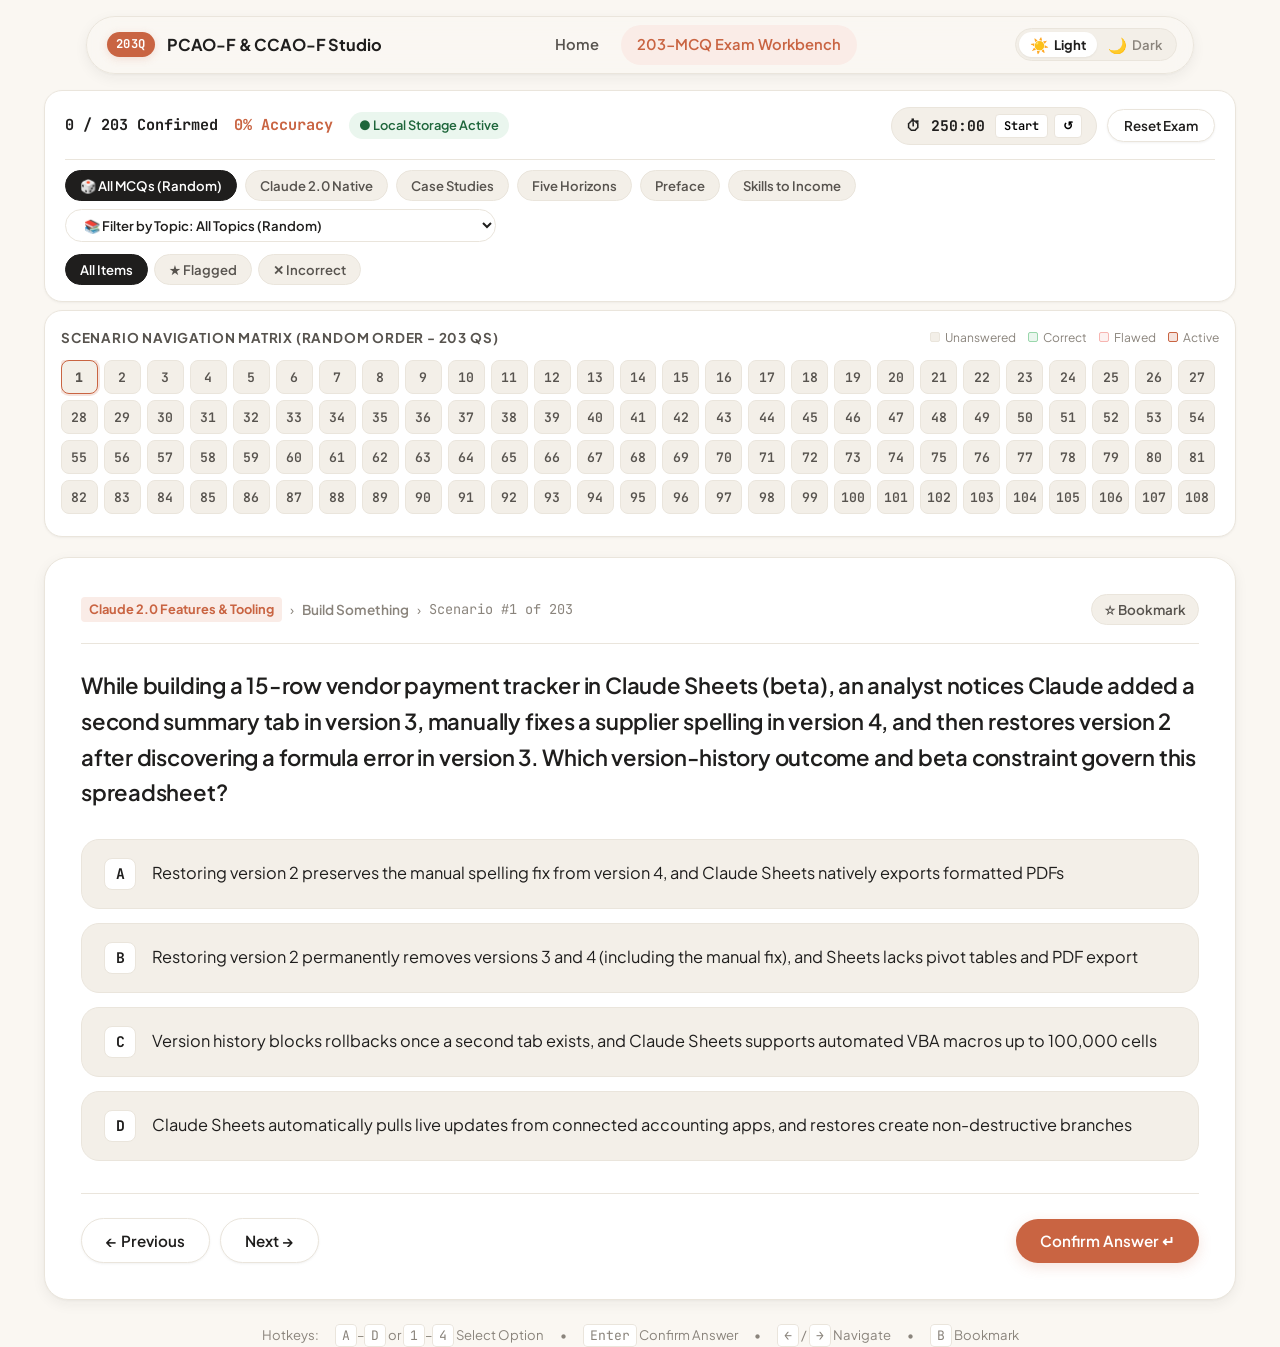
==== commit d05246fd: "feat: thoroughly randomize MCQs, remove shuffle button, add direct topic and random filters" ====
--- a/quiz.html
+++ b/quiz.html
@@ -68,19 +68,26 @@
             </div>
           </div>
 
-          <button type="button" class="btn btn-outline btn-sm" id="shuffle-order-btn" title="Reshuffle question sequence">
-            🔀 Shuffle Order
-          </button>
           <button type="button" class="btn btn-outline btn-sm" id="open-reset-btn" title="Reset all progress">
             Reset Exam
           </button>
         </div>
       </div>
 
-      <!-- Domain Chips + Status View Filters -->
-      <div class="command-ribbon-row" style="padding-top:10px; border-top:1px solid var(--border-subtle);">
-        <div class="filter-chips-bar" id="filter-chips-container">
-          <!-- Rendered dynamically by app.js -->
+      <!-- Domain & Topic Filters + Status View Filters -->
+      <div class="command-ribbon-row" style="padding-top:10px; border-top:1px solid var(--border-subtle); gap:12px;">
+        <div style="display:flex; flex-wrap:wrap; align-items:center; gap:8px;">
+          <div class="filter-chips-bar" id="filter-chips-container">
+            <!-- Rendered dynamically by app.js: 🎲 All MCQs (Random) + 5 Domain chips -->
+          </div>
+
+          <!-- Direct Topic / Module Dropdown Filter -->
+          <div class="topic-select-wrap">
+            <select id="topic-select-filter" class="topic-select-input" aria-label="Filter by Topic / Module">
+              <option value="ALL">📚 Filter by Topic: All Topics (Random)</option>
+              <!-- Populated dynamically by app.js for all 13 modules -->
+            </select>
+          </div>
         </div>
 
         <div style="display:flex; align-items:center; gap:6px;">
@@ -94,7 +101,7 @@
     <!-- 203-Item Jump Navigator Matrix -->
     <section class="matrix-container">
       <div class="matrix-header">
-        <span style="font-size:0.84rem; font-weight:700; text-transform:uppercase; letter-spacing:0.06em; color:var(--ink-secondary);">
+        <span style="font-size:0.84rem; font-weight:700; text-transform:uppercase; letter-spacing:0.06em; color:var(--ink-secondary);" id="matrix-header-title">
           Scenario Navigation Matrix (1–203)
         </span>
         <div class="matrix-legend">
--- a/styles.css
+++ b/styles.css
@@ -884,6 +884,31 @@
   border-color: var(--ink-primary);
 }
 
+.topic-select-wrap {
+  display: inline-flex;
+  align-items: center;
+}
+
+.topic-select-input {
+  padding: 6px 14px;
+  border-radius: var(--radius-full);
+  font-size: 0.82rem;
+  font-weight: 600;
+  background: var(--bg-card);
+  border: 1px solid var(--border-subtle);
+  color: var(--ink-primary);
+  outline: none;
+  cursor: pointer;
+  transition: all var(--trans-fast);
+  font-family: inherit;
+}
+
+.topic-select-input:hover,
+.topic-select-input:focus {
+  border-color: var(--accent-primary);
+  box-shadow: 0 0 0 2px var(--accent-glow);
+}
+
 /* 230-Item Jump Navigator Matrix */
 .matrix-container {
   background: var(--bg-card);
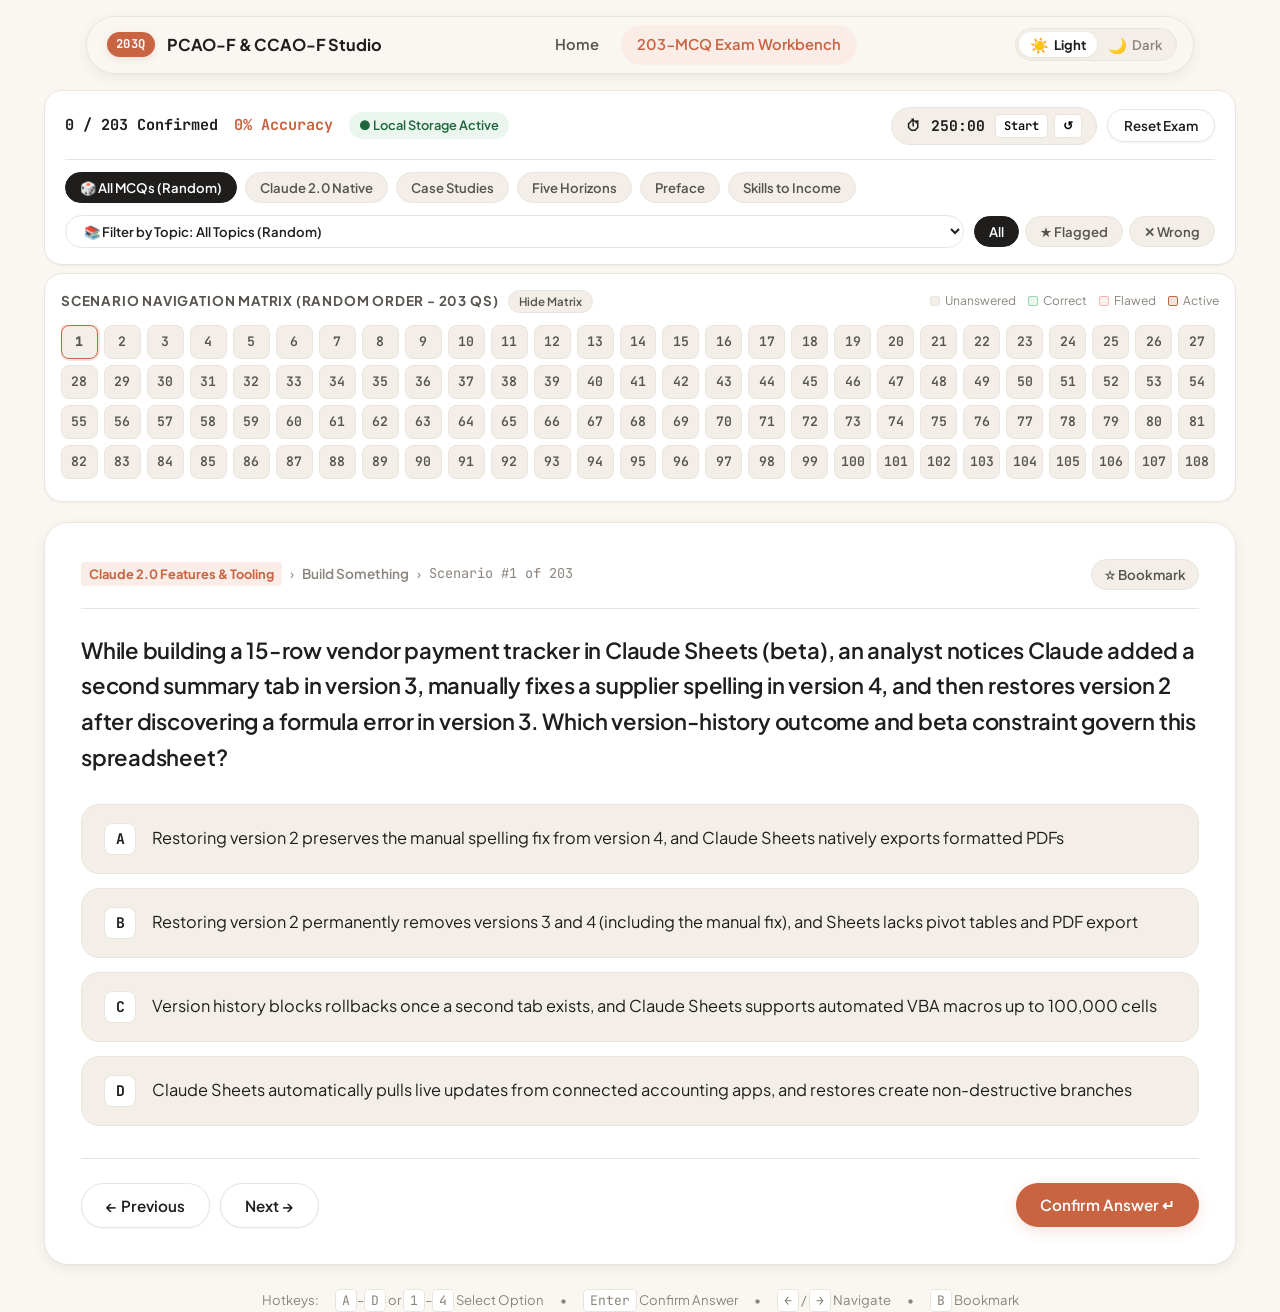
==== commit 829173f1: "fix(mobile): optimize phone UI filter section, add horizontal scroll chips, compact controls & matri" ====
--- a/quiz.html
+++ b/quiz.html
@@ -75,35 +75,41 @@
       </div>
 
       <!-- Domain & Topic Filters + Status View Filters -->
-      <div class="command-ribbon-row" style="padding-top:10px; border-top:1px solid var(--border-subtle); gap:12px;">
-        <div style="display:flex; flex-wrap:wrap; align-items:center; gap:8px;">
-          <div class="filter-chips-bar" id="filter-chips-container">
-            <!-- Rendered dynamically by app.js: 🎲 All MCQs (Random) + 5 Domain chips -->
-          </div>
-
-          <!-- Direct Topic / Module Dropdown Filter -->
+      <div class="filter-section-wrapper" style="padding-top:10px; border-top:1px solid var(--border-subtle); display:flex; flex-direction:column; gap:8px;">
+        <!-- Row 1: Horizontal Scrollable Domain Chips -->
+        <div class="filter-chips-bar" id="filter-chips-container">
+          <!-- Rendered dynamically by app.js: 🎲 All MCQs (Random) + 5 Domain chips -->
+        </div>
+
+        <!-- Row 2: Topic Selector + Status View Filters -->
+        <div class="filter-controls-row">
           <div class="topic-select-wrap">
             <select id="topic-select-filter" class="topic-select-input" aria-label="Filter by Topic / Module">
               <option value="ALL">📚 Filter by Topic: All Topics (Random)</option>
               <!-- Populated dynamically by app.js for all 13 modules -->
             </select>
           </div>
-        </div>
-
-        <div style="display:flex; align-items:center; gap:6px;">
-          <button type="button" class="filter-chip active" data-status-filter="all">All Items</button>
-          <button type="button" class="filter-chip" data-status-filter="flagged">★ Flagged</button>
-          <button type="button" class="filter-chip" data-status-filter="wrong">✕ Incorrect</button>
+
+          <div class="status-filters-group">
+            <button type="button" class="filter-chip active" data-status-filter="all">All</button>
+            <button type="button" class="filter-chip" data-status-filter="flagged">★ Flagged</button>
+            <button type="button" class="filter-chip" data-status-filter="wrong">✕ Wrong</button>
+          </div>
         </div>
       </div>
     </section>
 
     <!-- 203-Item Jump Navigator Matrix -->
-    <section class="matrix-container">
+    <section class="matrix-container" id="matrix-section">
       <div class="matrix-header">
-        <span style="font-size:0.84rem; font-weight:700; text-transform:uppercase; letter-spacing:0.06em; color:var(--ink-secondary);" id="matrix-header-title">
-          Scenario Navigation Matrix (1–203)
-        </span>
+        <div class="matrix-header-title-wrap">
+          <span style="font-size:0.84rem; font-weight:700; text-transform:uppercase; letter-spacing:0.06em; color:var(--ink-secondary);" id="matrix-header-title">
+            Scenario Navigation Matrix (1–203)
+          </span>
+          <button type="button" class="matrix-toggle-btn" id="matrix-toggle-btn" title="Toggle Matrix Grid">
+            <span id="matrix-toggle-text">Hide Matrix</span>
+          </button>
+        </div>
         <div class="matrix-legend">
           <div class="matrix-legend-item">
             <span class="legend-swatch" style="background:var(--bg-subtle); border:1px solid var(--border-subtle);"></span>
--- a/styles.css
+++ b/styles.css
@@ -854,15 +854,25 @@
   border-color: var(--border-strong);
 }
 
-/* Filter Chips Bar */
+/* Filter Chips Bar (Horizontal Smooth Scroll) */
 .filter-chips-bar {
   display: flex;
-  flex-wrap: wrap;
-  align-items: center;
+  flex-wrap: nowrap;
+  overflow-x: auto;
+  -webkit-overflow-scrolling: touch;
+  scrollbar-width: none;
   gap: 8px;
+  padding: 2px 0 4px 0;
+  width: 100%;
+}
+
+.filter-chips-bar::-webkit-scrollbar {
+  display: none;
 }
 
 .filter-chip {
+  flex-shrink: 0;
+  white-space: nowrap;
   padding: 6px 14px;
   border-radius: var(--radius-full);
   font-size: 0.82rem;
@@ -871,6 +881,8 @@
   border: 1px solid var(--border-subtle);
   color: var(--ink-secondary);
   transition: all var(--trans-fast);
+  cursor: pointer;
+  user-select: none;
 }
 
 .filter-chip:hover {
@@ -884,12 +896,23 @@
   border-color: var(--ink-primary);
 }
 
+.filter-controls-row {
+  display: flex;
+  flex-wrap: wrap;
+  align-items: center;
+  justify-content: space-between;
+  gap: 10px;
+  width: 100%;
+}
+
 .topic-select-wrap {
-  display: inline-flex;
-  align-items: center;
+  flex: 1;
+  min-width: 170px;
+  display: flex;
 }
 
 .topic-select-input {
+  width: 100%;
   padding: 6px 14px;
   border-radius: var(--radius-full);
   font-size: 0.82rem;
@@ -901,12 +924,44 @@
   cursor: pointer;
   transition: all var(--trans-fast);
   font-family: inherit;
+  text-overflow: ellipsis;
 }
 
 .topic-select-input:hover,
 .topic-select-input:focus {
   border-color: var(--accent-primary);
   box-shadow: 0 0 0 2px var(--accent-glow);
+}
+
+.status-filters-group {
+  display: flex;
+  align-items: center;
+  gap: 6px;
+  flex-shrink: 0;
+}
+
+.matrix-header-title-wrap {
+  display: flex;
+  align-items: center;
+  gap: 10px;
+}
+
+.matrix-toggle-btn {
+  background: var(--bg-subtle);
+  border: 1px solid var(--border-subtle);
+  border-radius: var(--radius-full);
+  padding: 3px 10px;
+  font-size: 0.72rem;
+  font-weight: 600;
+  color: var(--ink-secondary);
+  cursor: pointer;
+  transition: all var(--trans-fast);
+}
+
+.matrix-toggle-btn:hover {
+  background: var(--bg-card-hover);
+  color: var(--ink-primary);
+  border-color: var(--border-strong);
 }
 
 /* 230-Item Jump Navigator Matrix */
@@ -1487,4 +1542,82 @@
   .nav-buttons-group .btn {
     flex: 1;
   }
-}
+
+  /* Compact Mobile Command Ribbon & Filters */
+  .command-ribbon {
+    padding: 10px 12px;
+    gap: 8px;
+    margin-bottom: 8px;
+  }
+  .command-ribbon-row {
+    gap: 6px;
+  }
+  .timer-capsule {
+    padding: 3px 10px;
+    font-size: 0.82rem;
+    gap: 6px;
+  }
+  .filter-chips-bar {
+    gap: 6px;
+    padding: 2px 0 4px 0;
+  }
+  .filter-chip {
+    padding: 5px 10px;
+    font-size: 0.76rem;
+  }
+  .filter-controls-row {
+    flex-direction: column;
+    align-items: stretch;
+    gap: 6px;
+  }
+  .topic-select-wrap {
+    width: 100%;
+    min-width: 0;
+  }
+  .topic-select-input {
+    width: 100%;
+    height: 34px;
+    padding: 5px 10px;
+    font-size: 0.78rem;
+  }
+  .status-filters-group {
+    width: 100%;
+    display: flex;
+    gap: 4px;
+  }
+  .status-filters-group .filter-chip {
+    flex: 1;
+    text-align: center;
+    padding: 5px 6px;
+    font-size: 0.74rem;
+  }
+  .matrix-container {
+    padding: 10px 12px;
+    margin-bottom: 12px;
+  }
+  .matrix-header {
+    flex-direction: column;
+    align-items: flex-start;
+    gap: 6px;
+    margin-bottom: 8px;
+  }
+  .matrix-header-title-wrap {
+    width: 100%;
+    display: flex;
+    justify-content: space-between;
+    align-items: center;
+  }
+  .matrix-legend {
+    gap: 8px;
+    font-size: 0.68rem;
+  }
+  .matrix-grid {
+    grid-template-columns: repeat(auto-fill, minmax(28px, 1fr));
+    gap: 4px;
+    max-height: 105px;
+  }
+  .matrix-btn {
+    height: 28px;
+    font-size: 0.74rem;
+  }
+}
